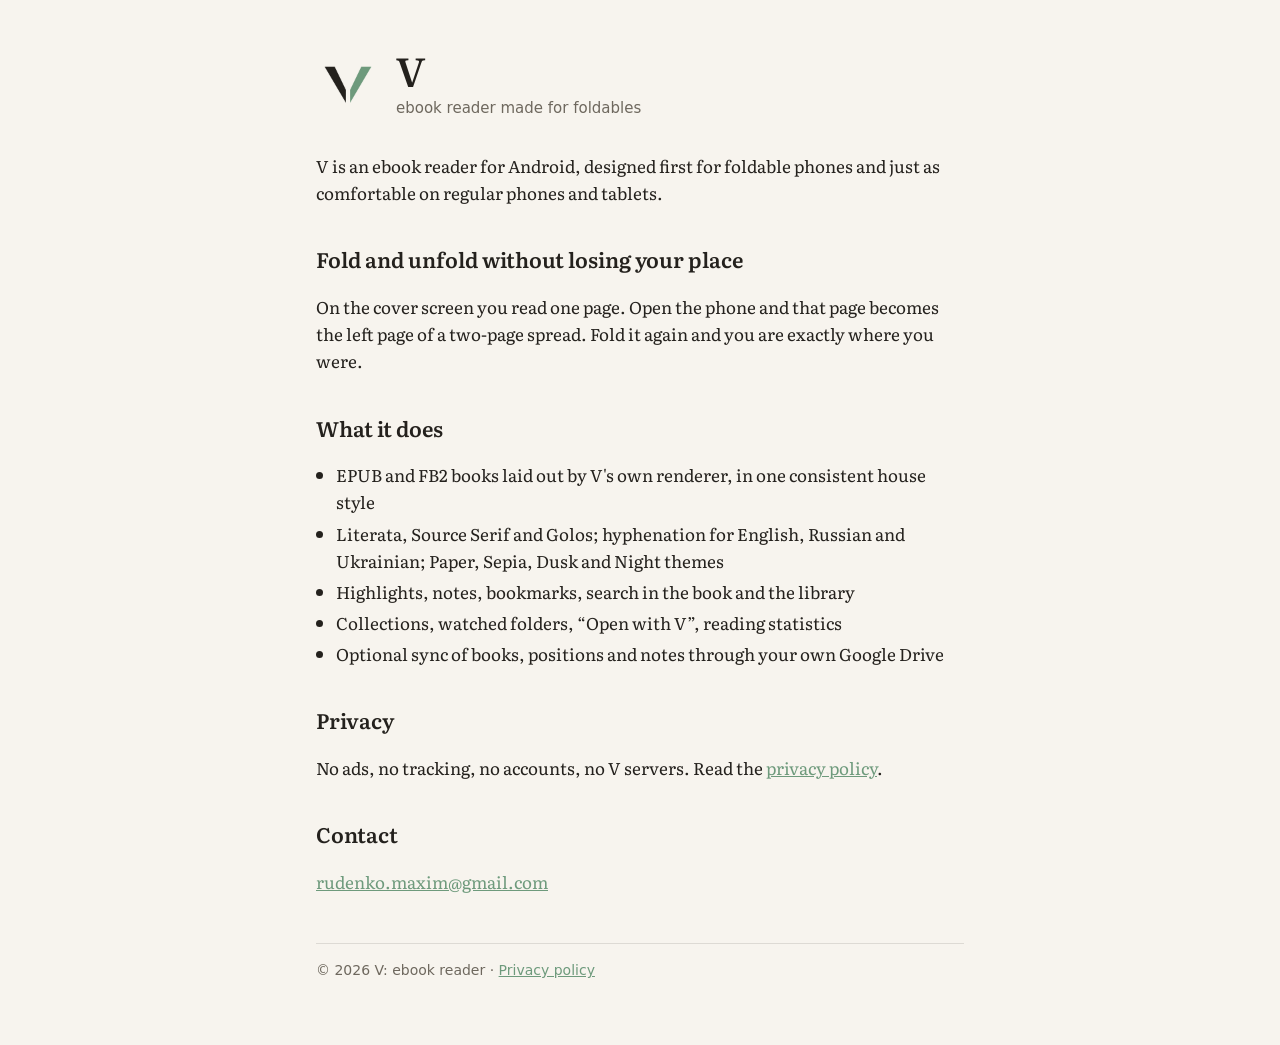
==== vreader/index.html @ 48877ddb "V: ebook reader site and privacy policy" ====
<!doctype html>
<html lang="en">
<head>
<meta charset="utf-8">
<meta name="viewport" content="width=device-width, initial-scale=1">
<title>V: ebook reader</title>
<meta name="description" content="V is a calm EPUB and FB2 reader made for foldable phones.">
<link rel="icon" href="icon.png">
<link rel="preconnect" href="https://fonts.googleapis.com">
<link rel="preconnect" href="https://fonts.gstatic.com" crossorigin>
<link href="https://fonts.googleapis.com/css2?family=Literata:opsz,wght@7..72,400;7..72,600&display=swap" rel="stylesheet">
<link rel="stylesheet" href="style.css">
</head>
<body>
<main>
  <header>
    <img src="icon.png" alt="">
    <div>
      <h1>V</h1>
      <p class="sub">ebook reader made for foldables</p>
    </div>
  </header>

  <p>V is an ebook reader for Android, designed first for foldable phones and just as comfortable on regular phones and tablets.</p>

  <h2>Fold and unfold without losing your place</h2>
  <p>On the cover screen you read one page. Open the phone and that page becomes the left page of a two-page spread. Fold it again and you are exactly where you were.</p>

  <h2>What it does</h2>
  <ul>
    <li>EPUB and FB2 books laid out by V's own renderer, in one consistent house style</li>
    <li>Literata, Source Serif and Golos; hyphenation for English, Russian and Ukrainian; Paper, Sepia, Dusk and Night themes</li>
    <li>Highlights, notes, bookmarks, search in the book and the library</li>
    <li>Collections, watched folders, “Open with V”, reading statistics</li>
    <li>Optional sync of books, positions and notes through your own Google Drive</li>
  </ul>

  <h2>Privacy</h2>
  <p>No ads, no tracking, no accounts, no V servers. Read the <a href="privacy.html">privacy policy</a>.</p>

  <h2>Contact</h2>
  <p><a href="mailto:rudenko.maxim@gmail.com">rudenko.maxim@gmail.com</a></p>

  <footer>© 2026 V: ebook reader · <a href="privacy.html">Privacy policy</a></footer>
</main>
</body>
</html>
---- vreader/style.css ----
:root {
  --paper: #F7F4EE;
  --ink: #24211D;
  --muted: #6E685E;
  --sage: #6E9A7C;
  --rule: rgba(36, 33, 29, .12);
}
@media (prefers-color-scheme: dark) {
  :root { --paper: #1B1A18; --ink: #E4DFD5; --muted: #A39C90; --sage: #B9D3C0; --rule: rgba(228, 223, 213, .14); }
}
* { box-sizing: border-box; }
body {
  margin: 0;
  background: var(--paper);
  color: var(--ink);
  font: 17px/1.6 'Literata', Georgia, serif;
}
main { max-width: 680px; margin: 0 auto; padding: 48px 16px 64px; }
header { display: flex; align-items: center; gap: 16px; margin-bottom: 32px; }
header img { width: 64px; height: 64px; border-radius: 28%; }
h1 { font-size: 40px; line-height: 1.1; margin: 0; font-weight: 600; }
h2 { font-size: 21px; margin: 36px 0 8px; font-weight: 600; }
.sub { color: var(--muted); margin: 4px 0 0; font-family: system-ui, sans-serif; font-size: 15px; }
a { color: var(--sage); }
ul { padding-left: 1.2em; }
li { margin: 4px 0; }
footer { margin-top: 48px; padding-top: 16px; border-top: 1px solid var(--rule); color: var(--muted); font: 14px/1.5 system-ui, sans-serif; }
table { border-collapse: collapse; width: 100%; font-size: 15px; }
td, th { text-align: left; vertical-align: top; padding: 8px 8px 8px 0; border-bottom: 1px solid var(--rule); }
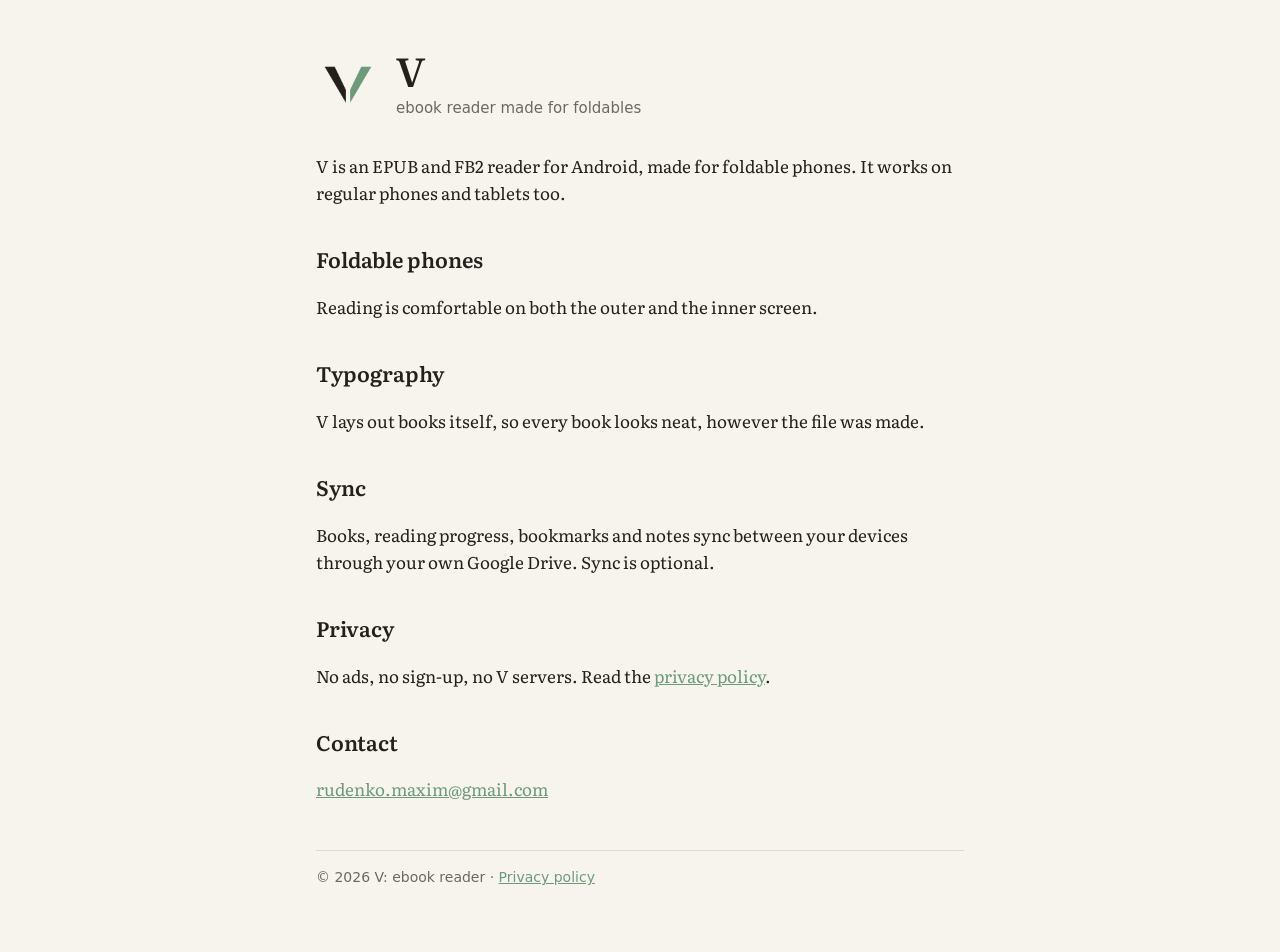
==== commit 2aadce57: "Shorter home page text" ====
--- a/vreader/index.html
+++ b/vreader/index.html
@@ -21,22 +21,19 @@
     </div>
   </header>
 
-  <p>V is an ebook reader for Android, designed first for foldable phones and just as comfortable on regular phones and tablets.</p>
+  <p>V is an EPUB and FB2 reader for Android, made for foldable phones. It works on regular phones and tablets too.</p>
 
-  <h2>Fold and unfold without losing your place</h2>
-  <p>On the cover screen you read one page. Open the phone and that page becomes the left page of a two-page spread. Fold it again and you are exactly where you were.</p>
+  <h2>Foldable phones</h2>
+  <p>Reading is comfortable on both the outer and the inner screen.</p>
 
-  <h2>What it does</h2>
-  <ul>
-    <li>EPUB and FB2 books laid out by V's own renderer, in one consistent house style</li>
-    <li>Literata, Source Serif and Golos; hyphenation for English, Russian and Ukrainian; Paper, Sepia, Dusk and Night themes</li>
-    <li>Highlights, notes, bookmarks, search in the book and the library</li>
-    <li>Collections, watched folders, “Open with V”, reading statistics</li>
-    <li>Optional sync of books, positions and notes through your own Google Drive</li>
-  </ul>
+  <h2>Typography</h2>
+  <p>V lays out books itself, so every book looks neat, however the file was made.</p>
+
+  <h2>Sync</h2>
+  <p>Books, reading progress, bookmarks and notes sync between your devices through your own Google Drive. Sync is optional.</p>
 
   <h2>Privacy</h2>
-  <p>No ads, no tracking, no accounts, no V servers. Read the <a href="privacy.html">privacy policy</a>.</p>
+  <p>No ads, no sign-up, no V servers. Read the <a href="privacy.html">privacy policy</a>.</p>
 
   <h2>Contact</h2>
   <p><a href="mailto:rudenko.maxim@gmail.com">rudenko.maxim@gmail.com</a></p>
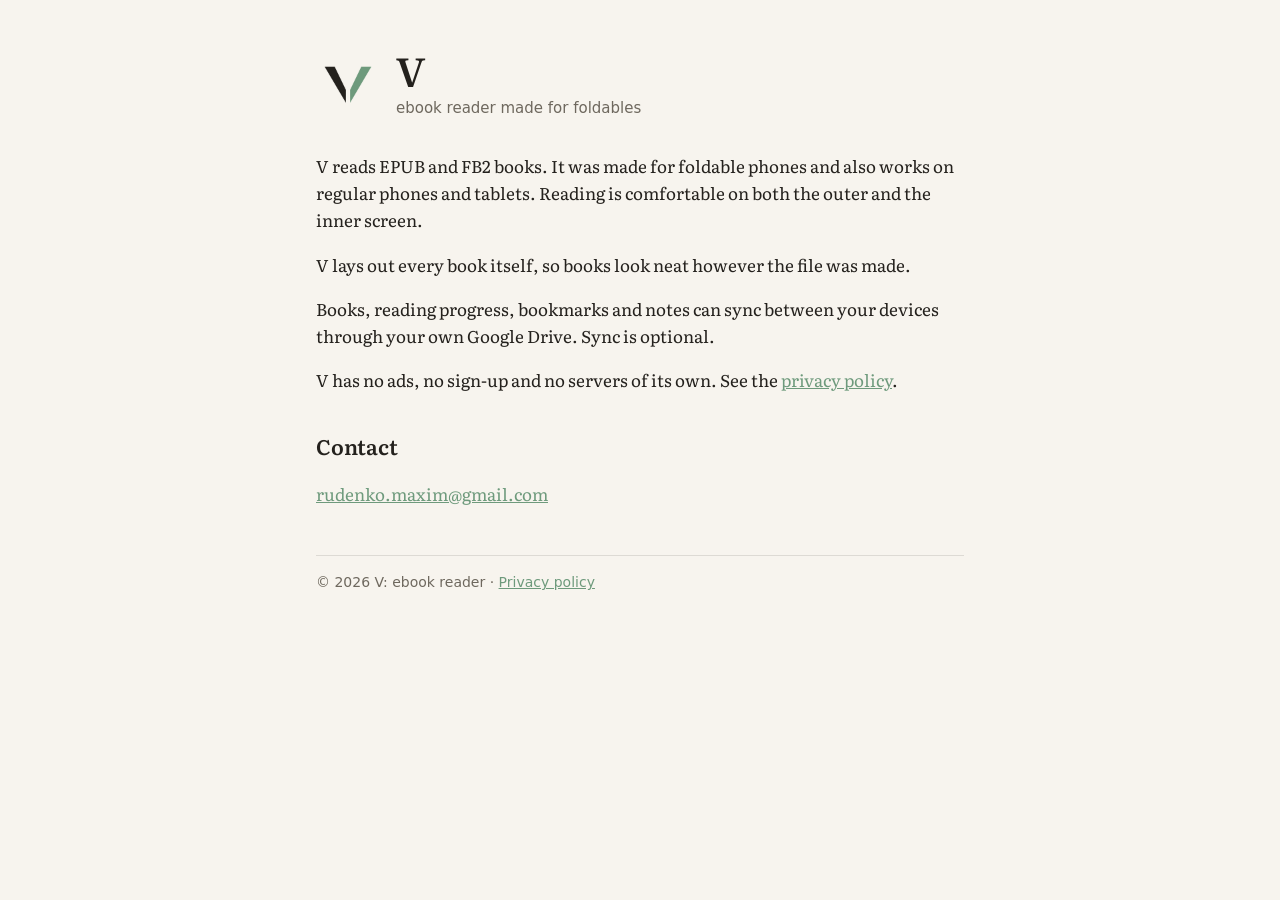
==== commit 1126b892: "Home page text" ====
--- a/vreader/index.html
+++ b/vreader/index.html
@@ -21,19 +21,13 @@
     </div>
   </header>
 
-  <p>V is an EPUB and FB2 reader for Android, made for foldable phones. It works on regular phones and tablets too.</p>
+  <p>V reads EPUB and FB2 books. It was made for foldable phones and also works on regular phones and tablets. Reading is comfortable on both the outer and the inner screen.</p>
 
-  <h2>Foldable phones</h2>
-  <p>Reading is comfortable on both the outer and the inner screen.</p>
+  <p>V lays out every book itself, so books look neat however the file was made.</p>
 
-  <h2>Typography</h2>
-  <p>V lays out books itself, so every book looks neat, however the file was made.</p>
+  <p>Books, reading progress, bookmarks and notes can sync between your devices through your own Google Drive. Sync is optional.</p>
 
-  <h2>Sync</h2>
-  <p>Books, reading progress, bookmarks and notes sync between your devices through your own Google Drive. Sync is optional.</p>
-
-  <h2>Privacy</h2>
-  <p>No ads, no sign-up, no V servers. Read the <a href="privacy.html">privacy policy</a>.</p>
+  <p>V has no ads, no sign-up and no servers of its own. See the <a href="privacy.html">privacy policy</a>.</p>
 
   <h2>Contact</h2>
   <p><a href="mailto:rudenko.maxim@gmail.com">rudenko.maxim@gmail.com</a></p>
